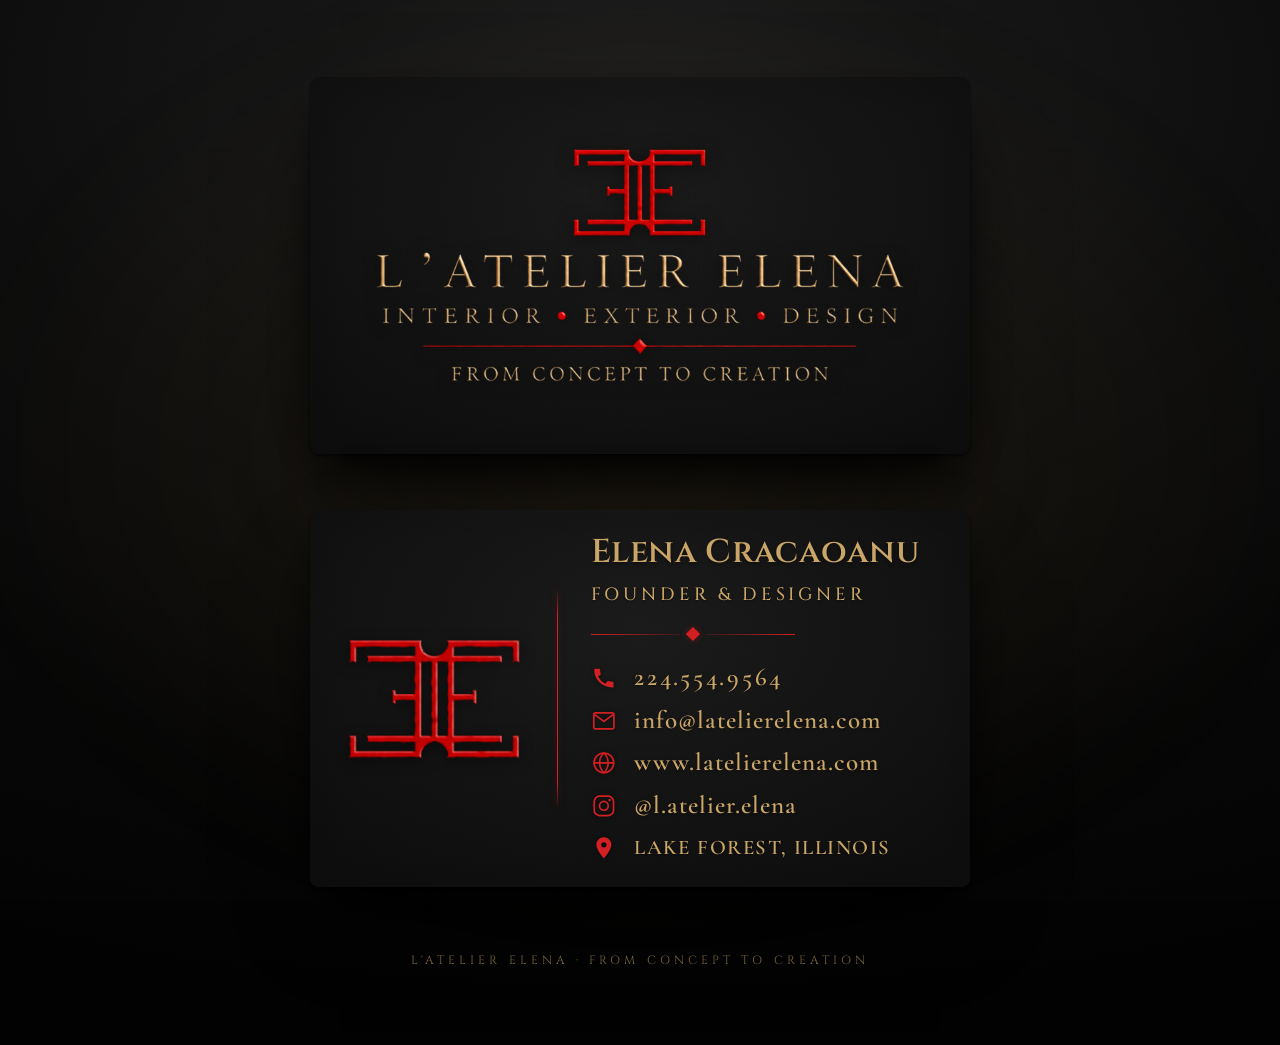
==== card/index.html @ fd1d9716 "Card" ====
<!doctype html>
<html lang="en">
<head>
<meta charset="utf-8">
<meta name="viewport" content="width=device-width, initial-scale=1">
<meta name="robots" content="noindex, nofollow">
<title>L'Atelier Elena</title>
<style>
@font-face{font-family:'Cinzel';font-style:normal;font-weight:400;font-display:swap;src:url([data-uri]) format('truetype');}
@font-face{font-family:'Cinzel';font-style:normal;font-weight:500;font-display:swap;src:url([data-uri]) format('truetype');}
@font-face{font-family:'Cinzel';font-style:normal;font-weight:600;font-display:swap;src:url([data-uri]) format('truetype');}
@font-face{font-family:'Cormorant Garamond';font-style:normal;font-weight:400;font-display:swap;src:url([data-uri]) format('truetype');}
@font-face{font-family:'Cormorant Garamond';font-style:normal;font-weight:500;font-display:swap;src:url([data-uri]) format('truetype');}
@font-face{font-family:'Cormorant Garamond';font-style:normal;font-weight:600;font-display:swap;src:url([data-uri]) format('truetype');}
:root{ --red:#d21f22; --gold:#c9a566; }
*{ box-sizing:border-box; margin:0; padding:0; }
body{ min-height:100vh; background:#040404;
  background-image:radial-gradient(130% 90% at 50% 8%, #1c1c1c 0%, #0d0d0d 40%, #050505 78%, #020202 100%);
  color:var(--gold); font-family:'Cormorant Garamond',serif;
  display:flex; flex-direction:column; align-items:center;
  padding:clamp(28px,6vw,90px) 20px; overflow-x:hidden; }
body::before{ content:""; position:fixed; inset:0; pointer-events:none; z-index:0; opacity:.05;
  background-image:url("data:image/svg+xml;utf8,<svg xmlns='http://www.w3.org/2000/svg' width='200' height='200'><filter id='n'><feTurbulence type='fractalNoise' baseFrequency='0.85' numOctaves='2'/></filter><rect width='100%25' height='100%25' filter='url(%23n)'/></svg>");
  mix-blend-mode:overlay; }
body::after{ content:""; position:fixed; inset:-25%; z-index:0; pointer-events:none;
  background:radial-gradient(closest-side, rgba(120,92,44,.16), transparent 72%); filter:blur(30px); }
.wrap{ margin:auto; position:relative; z-index:1; width:100%;
  display:flex; flex-direction:column; align-items:center; gap:clamp(24px,4.4vw,60px); perspective:1400px; }
.card{ width:min(660px,92vw); border-radius:9px; transform-style:preserve-3d; will-change:transform;
  transition:transform .5s cubic-bezier(.22,.61,.36,1), box-shadow .5s ease;
  box-shadow:0 2px 3px rgba(0,0,0,.6), 0 24px 40px -14px rgba(0,0,0,.85),
    0 40px 90px -30px rgba(0,0,0,.9), inset 0 0 0 1px rgba(255,255,255,.035); }

.card{ position:relative; container-type:size; aspect-ratio:3.5/2;
  background:#0b0b0b; overflow:hidden; isolation:isolate; }
.card::before{ content:""; position:absolute; inset:0; z-index:0; pointer-events:none;
  background:radial-gradient(120% 140% at 50% 32%, #1a1a1a 0%, #121212 34%, #0b0b0b 68%, #060606 100%); }
.card::after{ content:""; position:absolute; inset:0; z-index:3; pointer-events:none;
  box-shadow: inset 0 0 4cqw 1cqw rgba(0,0,0,.55);
  background-image:url("data:image/svg+xml;utf8,<svg xmlns='http://www.w3.org/2000/svg' width='160' height='160'><filter id='n'><feTurbulence type='fractalNoise' baseFrequency='0.9' numOctaves='2' stitchTiles='stitch'/></filter><rect width='100%25' height='100%25' filter='url(%23n)' opacity='0.5'/></svg>");
  background-size:38cqw 38cqw; mix-blend-mode:overlay; opacity:.05; }
.face{ position:absolute; inset:0; z-index:2; }

/* ---- FRONT ---- */
.front{ display:flex; align-items:center; justify-content:center; }
.wordmark{ width:80cqw; height:auto; display:block;
  filter: drop-shadow(0 0.4cqw 1.2cqw rgba(0,0,0,.6)); }

/* ---- BACK ---- */
.back{ display:grid; grid-template-columns:37.5cqw 0 1fr; align-items:center; }
.back-left{ display:flex; align-items:center; justify-content:center; height:100%; }
.mark{ width:27cqw; height:auto; display:block;
  filter: drop-shadow(0 0.5cqw 1cqw rgba(0,0,0,.55)); }
.vrule{ width:0.18cqw; height:58cqh; align-self:center; justify-self:center;
  background:linear-gradient(180deg, transparent, var(--red) 12%, var(--red) 88%, transparent);
  box-shadow:0 0 1.2cqw rgba(210,31,34,.35); }
.back-right{ padding:0 4cqw 0 5cqw; }
.name{ font-family:'Cinzel',serif; font-weight:600; font-size:5.0cqw;
  letter-spacing:.02em; line-height:1; white-space:nowrap; }
.title{ font-family:'Cinzel',serif; font-weight:500; font-size:2.7cqw;
  letter-spacing:.22em; margin-top:2.1cqw; text-transform:uppercase; }
.minirule{ display:flex; align-items:center; gap:1.2cqw; margin:3.4cqw 0 3.9cqw; width:31cqw; }
.minirule .line{ height:0.12cqw; flex:1; background:linear-gradient(90deg,var(--red),rgba(210,31,34,.15)); }
.minirule .line:last-child{ background:linear-gradient(90deg,rgba(210,31,34,.15),var(--red)); }
.minirule .dia{ width:1.5cqw; height:1.5cqw; background:var(--red); transform:rotate(45deg);
  box-shadow:0 0 1cqw rgba(210,31,34,.4); }
.contact{ display:flex; flex-direction:column; gap:2.55cqw; }
.row{ display:flex; align-items:center; gap:2.7cqw; text-decoration:none; color:inherit; }
.ico{ width:3.9cqw; height:3.9cqw; flex:0 0 auto; display:flex; align-items:center; justify-content:center; }
.ico svg{ width:100%; height:100%; display:block; transition:transform .25s ease;
  filter:drop-shadow(0 0.15cqw .3cqw rgba(0,0,0,.5)); }
.ctext{ font-family:'Cormorant Garamond','Cinzel',serif; font-weight:600;
  font-size:3.8cqw; letter-spacing:.04em; line-height:1; white-space:nowrap; transition:color .25s ease; }
.ctext.num{ letter-spacing:.11em; }
.ctext.caps{ text-transform:uppercase; letter-spacing:.07em; font-size:3.15cqw; }
/* clickable-row affordance (online only; harmless in the print raster) */
a.row:hover .ctext{ color:#ecd196; }
a.row:hover .ico svg{ transform:scale(1.12); }
a.row:focus-visible{ outline:0.25cqw solid rgba(210,31,34,.6); outline-offset:1cqw; border-radius:1cqw; }

/* solid metallic gold, identical in browser and in exported/printed PDF */
.gold{ color:var(--gold); text-shadow:0 .05em .1em rgba(0,0,0,.4); }
.ctext{ color:var(--gold); text-shadow:0 .05em .1em rgba(0,0,0,.35); }

.sheen{ position:absolute; inset:0; z-index:4; pointer-events:none; overflow:hidden; border-radius:inherit; }
.sheen::before{ content:""; position:absolute; top:-60%; left:0; width:34%; height:220%;
  background:linear-gradient(90deg, transparent, rgba(255,241,214,.14), transparent);
  transform:translateX(-260%) rotate(16deg); }
.caption{ position:relative; z-index:1; text-align:center; font-family:'Cinzel',serif;
  letter-spacing:.34em; text-transform:uppercase; font-size:12px; color:#7a663f; padding-top:8px; }
@media (max-width:520px){ .card{ border-radius:7px; } }
@media (prefers-reduced-motion: no-preference){
  body::after{ animation:drift 20s ease-in-out infinite alternate; }
  @keyframes drift{ 0%{transform:translate(-7%,-5%) scale(1)} 100%{transform:translate(7%,5%) scale(1.18)} }
  .card{ opacity:0; animation:rise .9s cubic-bezier(.22,.61,.36,1) forwards; }
  .card:nth-of-type(1){ animation-delay:.10s; }
  .card:nth-of-type(2){ animation-delay:.28s; }
  .caption{ opacity:0; animation:rise .9s ease forwards .46s; }
  @keyframes rise{ from{opacity:0; transform:translateY(26px)} to{opacity:1; transform:translateY(0)} }
  .sheen::before{ animation:sweep 8s ease-in-out infinite; }
  .card:nth-of-type(2) .sheen::before{ animation-delay:2.4s; }
  @keyframes sweep{ 0%{transform:translateX(-260%) rotate(16deg)}
                     42%{transform:translateX(520%) rotate(16deg)}
                     100%{transform:translateX(520%) rotate(16deg)} }
}
</style>
</head>
<body>
  <div class="wrap">
    <div class="card" data-tilt>
    <div class="face front">
      <img class="wordmark" src="[data-uri]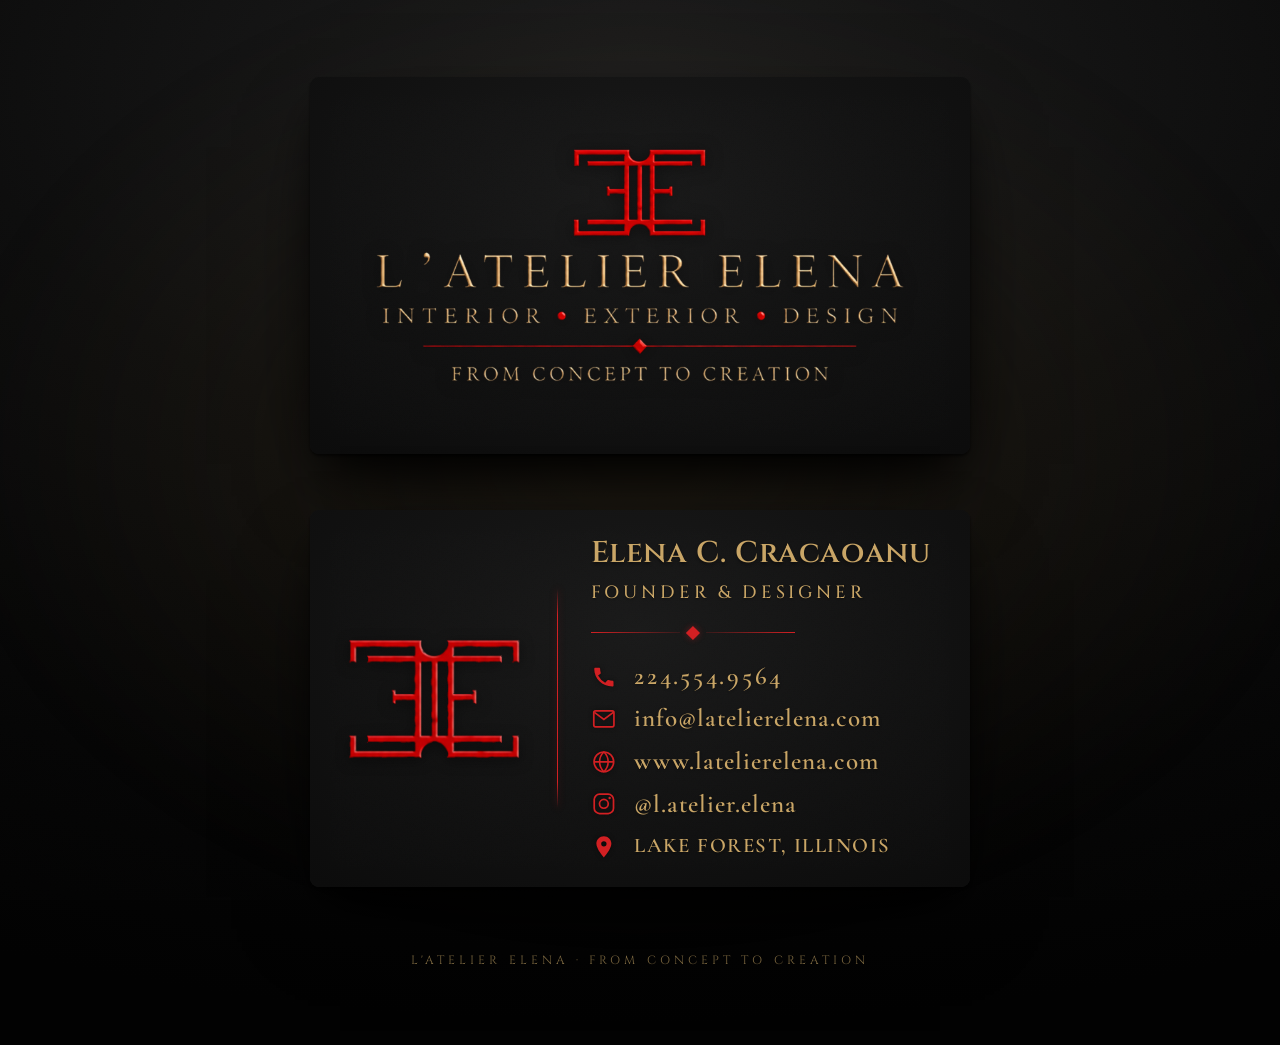
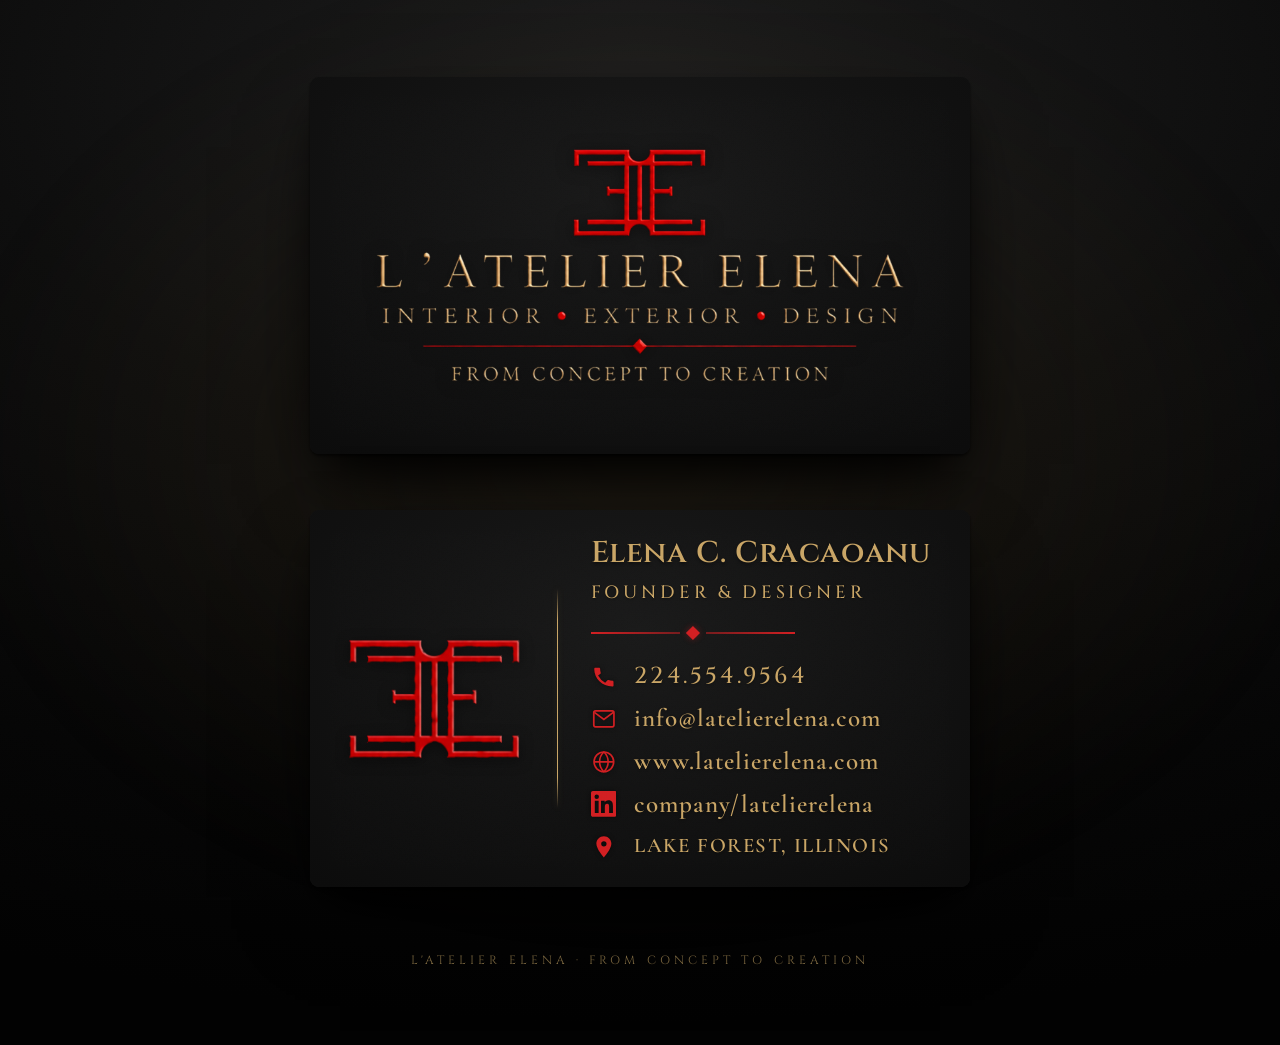
